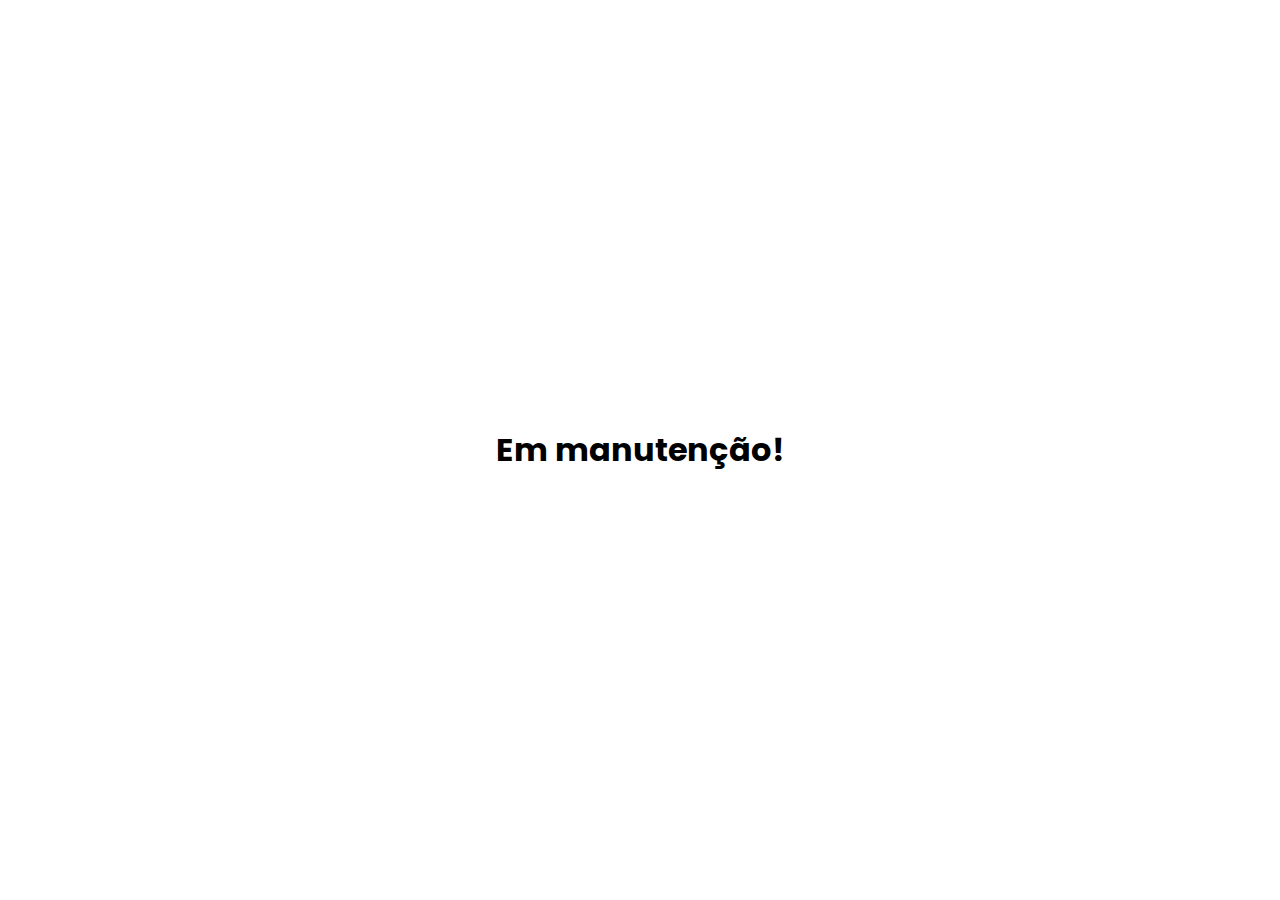
==== index.html @ 45fa43b6 "initial" ====
<!DOCTYPE html>
<html lang="pt-BR">
    <head>
        <meta charset="UTF-8">
        <meta http-equiv="X-UA-Compatible" content="IE=edge">
        <meta name="viewport" content="width=device-width, initial-scale=1.0">
        <link rel="stylesheet" href="style.css">
        <link href="https://fonts.googleapis.com/css2?family=Poppins:wght@400;500;600&display=swap" rel="stylesheet">
        <title>Visão em manutenção</title>
        
    </head>
    <body>
        <div class="container">
            <h1>Em manutenção!</h1></h1>
        </div>
    </body>
    </html>
---- style.css ----
* {
    padding: 0;
    margin: 0;
}

.container {
    width: 100vw;
    height: 100vh;
    display: flex;
    justify-content: center;
    align-items: center;
}

h1 {
    font-family: 'Poppins';
    color: #000000;
}
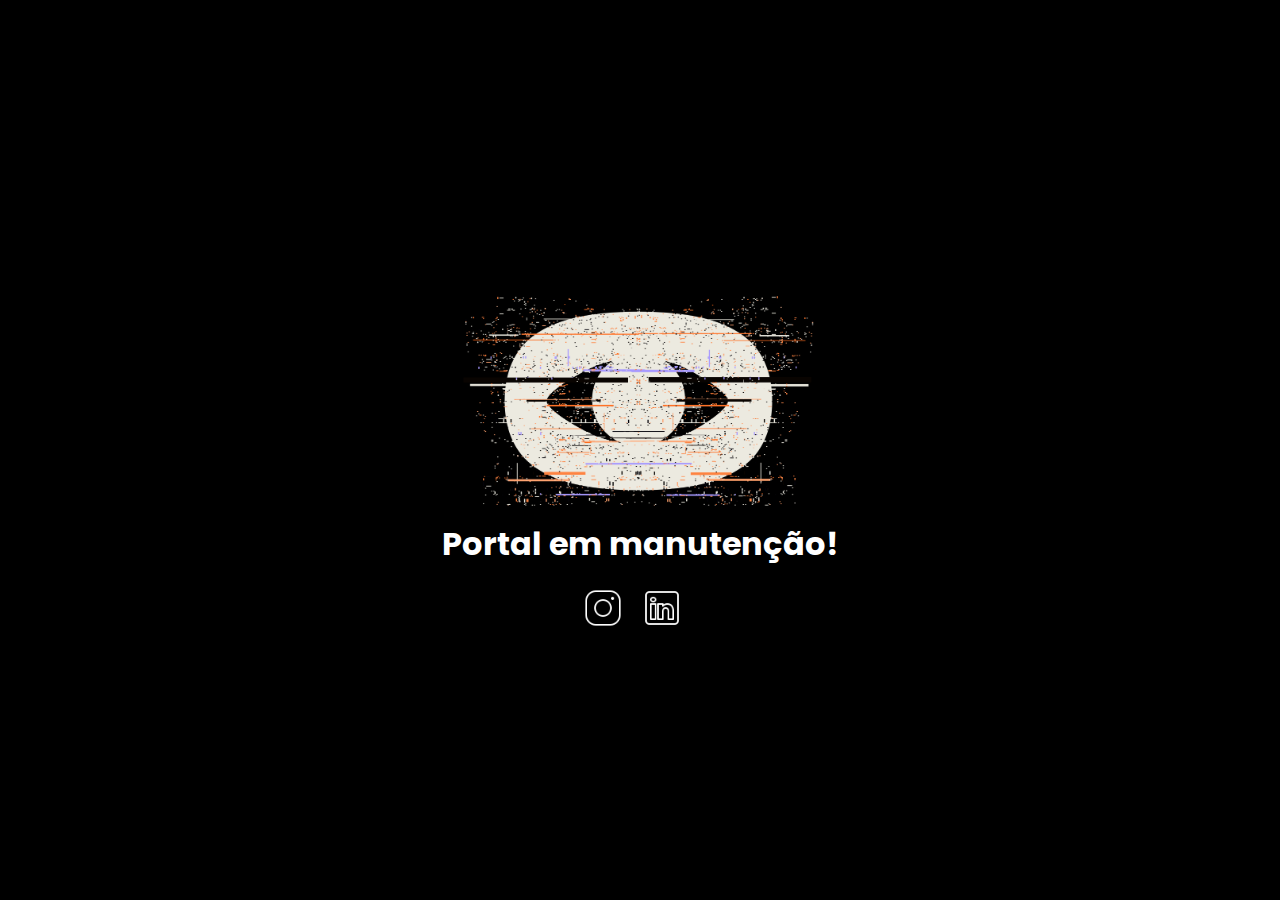
==== commit 9ae3d817: "move archives" ====
--- a/index.html
+++ b/index.html
@@ -11,7 +11,14 @@
     </head>
     <body>
         <div class="container">
-            <h1>Em manutenção!</h1></h1>
+            <img id="logo" src="./images/gif.gif" alt="Visão coop">
+            <h1>Portal em manutenção!</h1></h1>
+            <div class="social-media">
+                <a href="https://www.instagram.com/visaocoop/"><img src="./images/icon-instagram.png" alt=""></a>
+                <a href="https://www.linkedin.com/company/visaocoop/?viewAsMember=true"><img src="./images/icon-linkedin.png" alt=""></a>
+                <!--<a href="https://www.tiktok.com/@visaocoop"><img src="./images/icon-tiktok.png" alt=""></a>
+                <a href="https://twitter.com/visaocoop"><img src="./images/icon-twitter.png" alt=""></a> -->
+            </div>
         </div>
     </body>
     </html>
--- a/style.css
+++ b/style.css
@@ -3,15 +3,36 @@
     margin: 0;
 }
 
-.container {
-    width: 100vw;
-    height: 100vh;
-    display: flex;
-    justify-content: center;
-    align-items: center;
+body { 
+    background-color: #000000;
 }
 
-h1 {
+.container {
+    display: flex;
+    flex-direction: column;
+    align-items: center;
+    justify-content: center;
+    height: 100vh; 
+  }
+  
+  h1 {
     font-family: 'Poppins';
-    color: #000000;
+    color: #fff;
 }
+  
+  #logo {
+    display: block;
+    margin-top: 20px;
+    width: 400px;
+}
+
+.social-media {
+    margin-top: 20px;
+}
+
+.social-media img {
+    width: 40px;
+    margin: 0 15px 0 0;
+}
+  
+  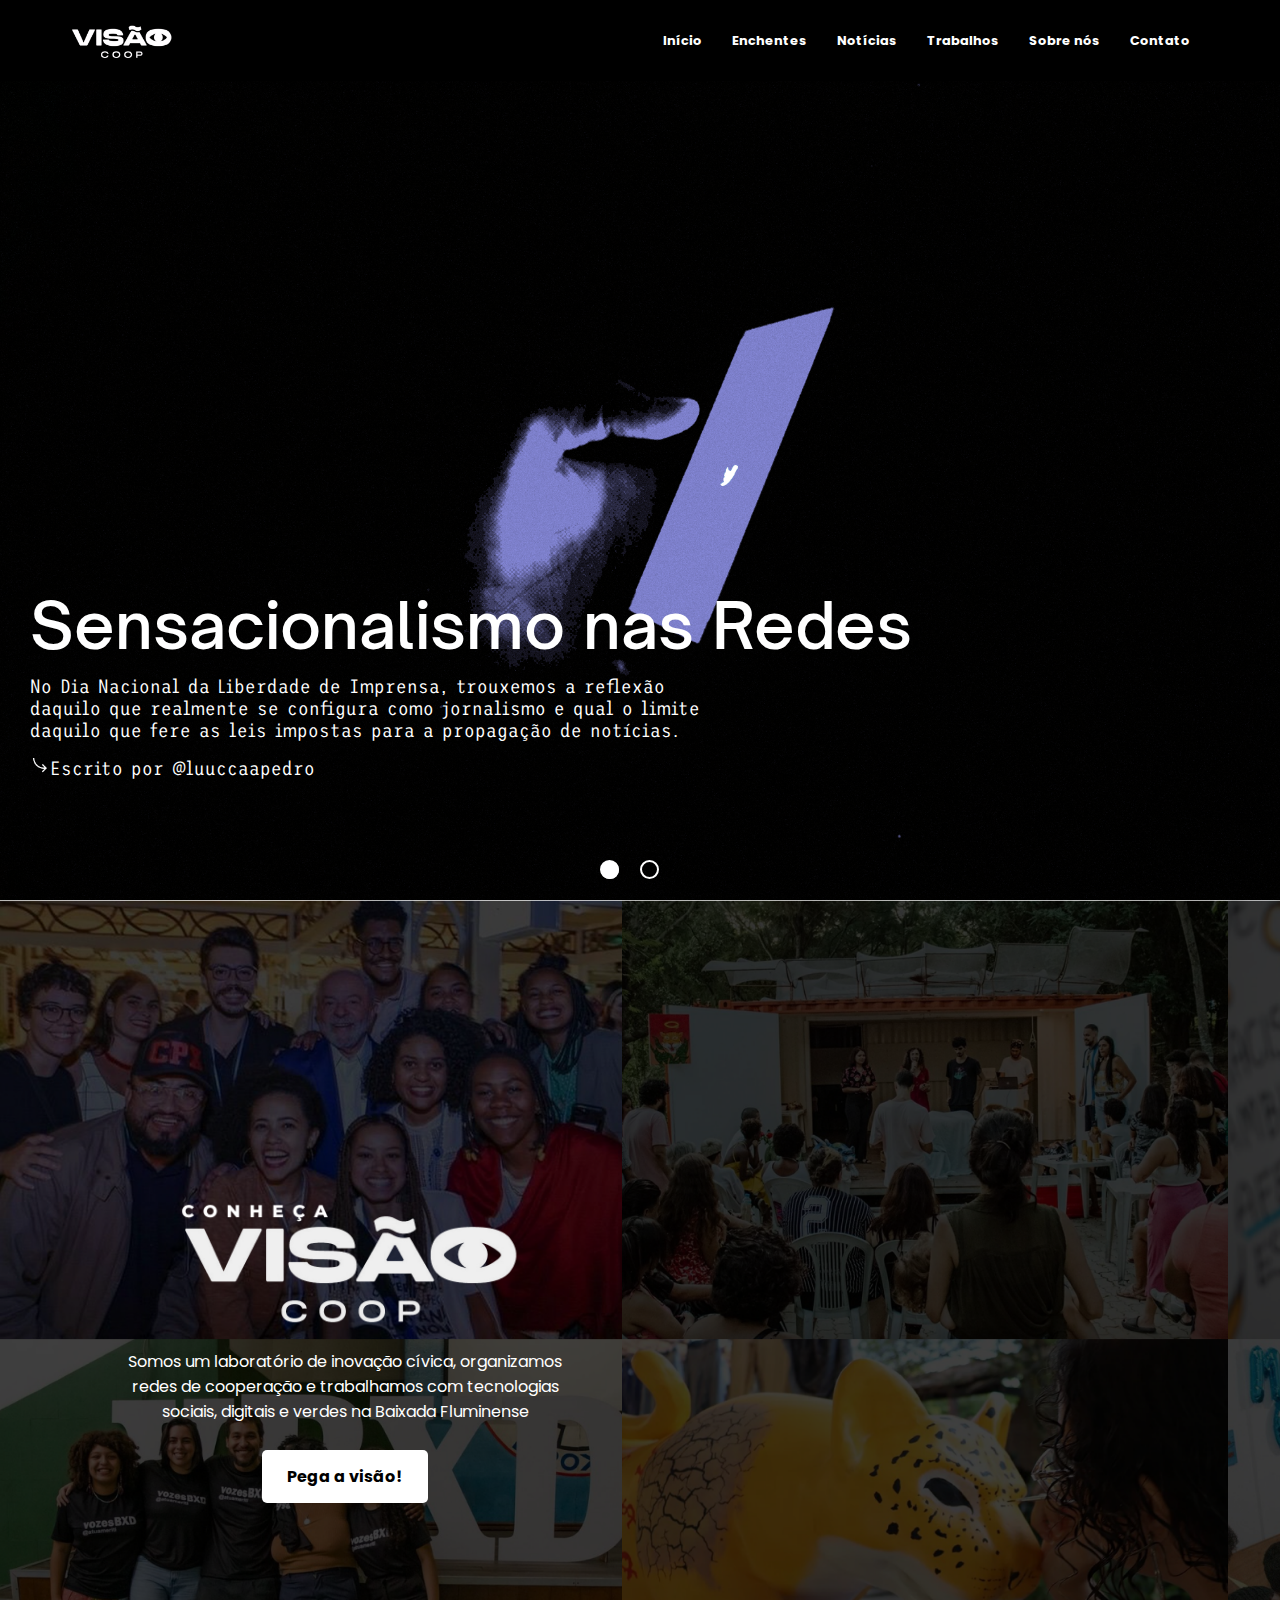
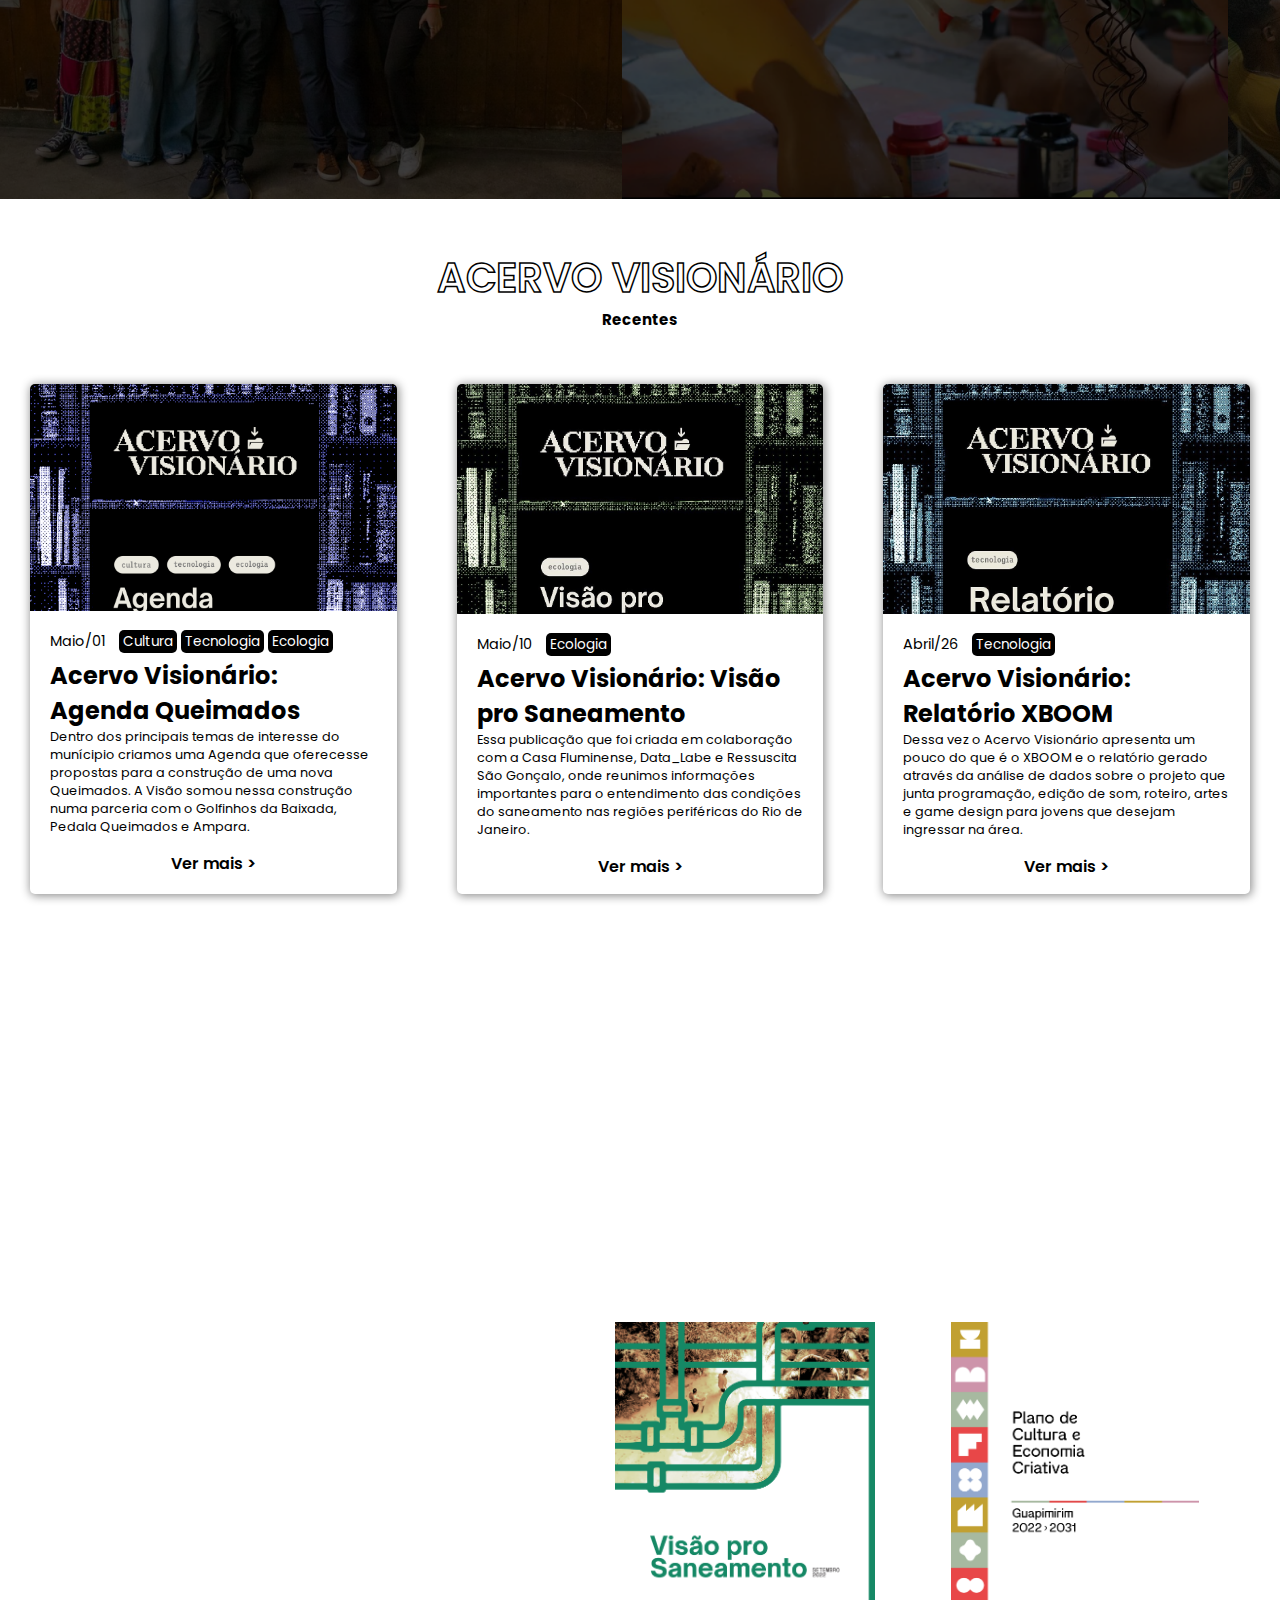
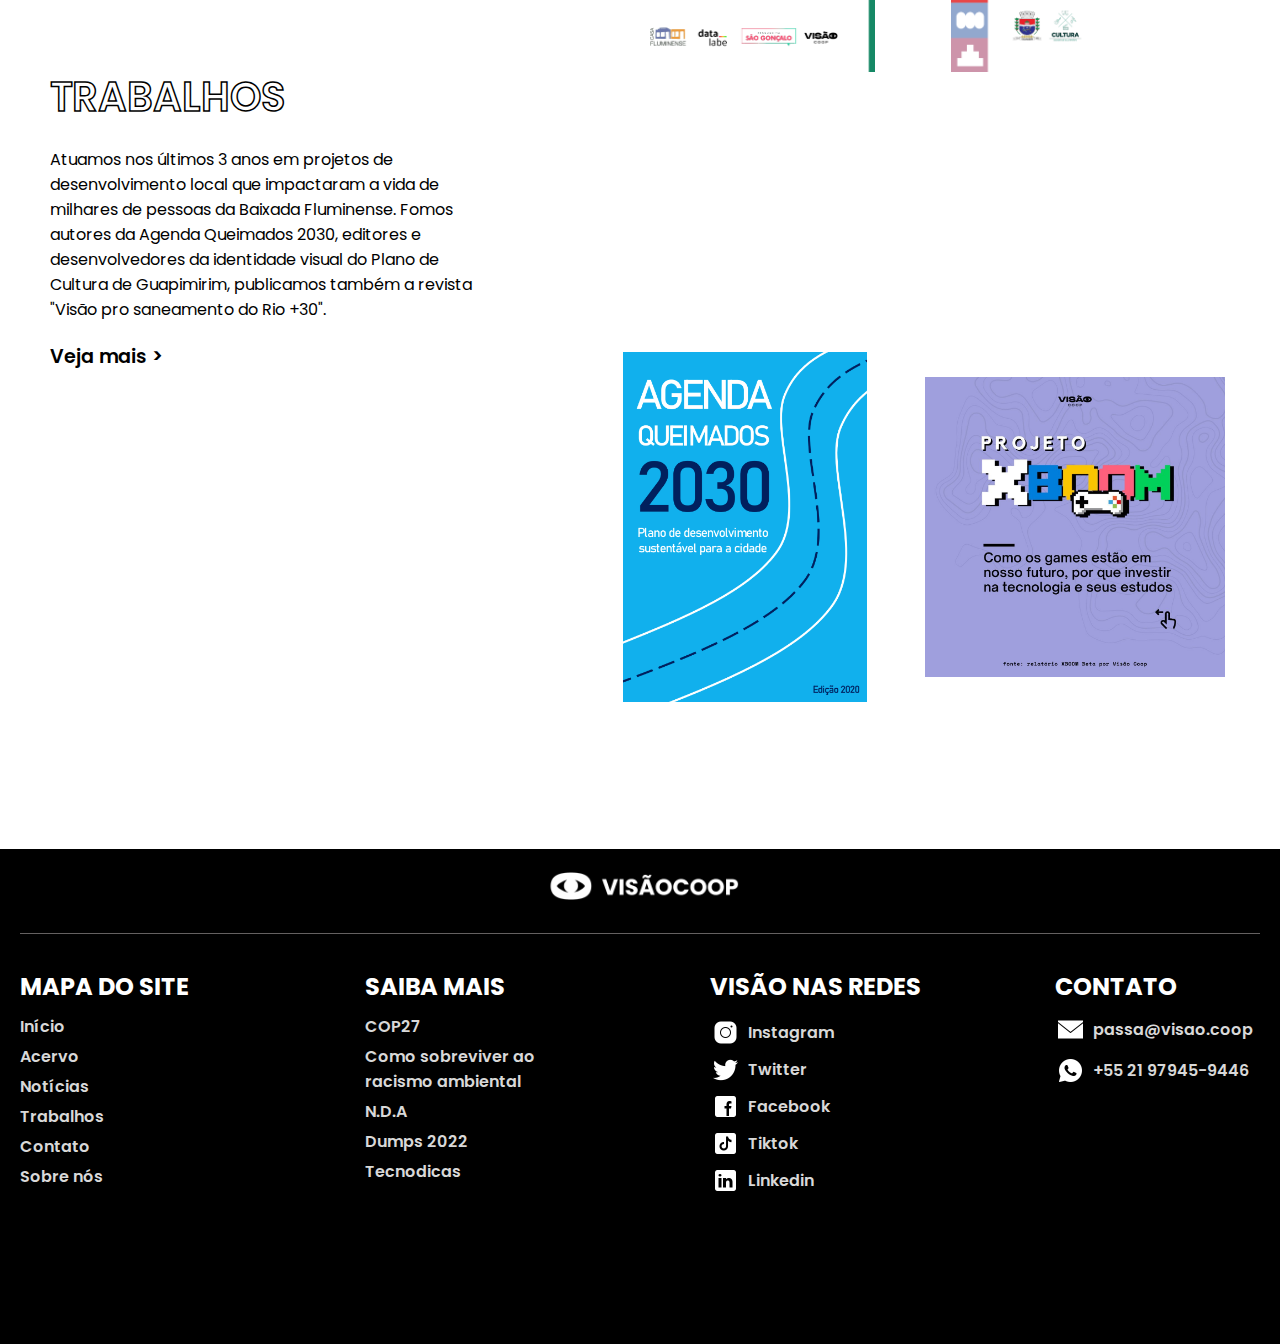
==== commit 52567f33: "new test" ====
--- a/index.html
+++ b/index.html
@@ -1,24 +1,289 @@
 <!DOCTYPE html>
 <html lang="pt-BR">
-    <head>
-        <meta charset="UTF-8">
-        <meta http-equiv="X-UA-Compatible" content="IE=edge">
-        <meta name="viewport" content="width=device-width, initial-scale=1.0">
-        <link rel="stylesheet" href="style.css">
-        <link href="https://fonts.googleapis.com/css2?family=Poppins:wght@400;500;600&display=swap" rel="stylesheet">
-        <title>Visão em manutenção</title>
-        
-    </head>
-    <body>
+
+<head>
+    <meta charset="UTF-8">
+    <meta http-equiv="X-UA-Compatible" content="IE=edge">
+    <meta name="viewport" content="width=device-width, initial-scale=1.0">
+    <link rel="stylesheet" href="style.css">
+    <link rel="icon" href="./images/logo-icon-eyes.png">
+    <title>Visão Coop</title>
+
+</head>
+
+<body>
+    <div class="navbar">
         <div class="container">
-            <img id="logo" src="./images/gif.gif" alt="Visão coop">
-            <h1>Portal em manutenção!</h1></h1>
-            <div class="social-media">
-                <a href="https://www.instagram.com/visaocoop/"><img src="./images/icon-instagram.png" alt=""></a>
-                <a href="https://www.linkedin.com/company/visaocoop/?viewAsMember=true"><img src="./images/icon-linkedin.png" alt=""></a>
-                <!--<a href="https://www.tiktok.com/@visaocoop"><img src="./images/icon-tiktok.png" alt=""></a>
-                <a href="https://twitter.com/visaocoop"><img src="./images/icon-twitter.png" alt=""></a> -->
-            </div>
-        </div>
-    </body>
-    </html>
+            <div class="logo">
+                <a href="./index.html">
+                    <img src="./images/logo-visao.png" alt="" />
+                </a>
+
+            </div>
+            <div class="mobile-menu">
+                <div class="line1"></div>
+                <div class="line2"></div>
+                <div class="line3"></div>
+            </div>
+            <div class="links">
+                <a href="./index.html">
+                    <h6>Início</h6>
+                </a>
+
+                <a href="./pages/enchentes.html">
+                    <h6>Enchentes</h6>
+                </a>
+                <a href="./pages/noticias.html">
+                    <h6>Notícias</h6>
+                </a>
+                <a href="./trabalhos-visao.pdf" target="_blank">
+                    <h6>Trabalhos</h6>
+                </a>
+                <a href="./pages/sobre.html">
+                    <h6>Sobre nós</h6>
+                </a>
+                <a href="#contact">
+                    <h6>Contato</h6>
+                </a>
+            </div>
+        </div>
+    </div>
+    <div class="main">
+        <div class="centerImage">
+            <div class="carousel">
+                <div class="carousel-capa1">
+                    <a href="https://www.instagram.com/p/CtNBXJSpkzF/">
+                        <div class="text-slide">
+                            <span class="slide-title">Sensacionalismo nas Redes</span>
+                            <span class="slide-subtitle">No Dia Nacional da Liberdade de Imprensa, trouxemos a reflexão
+                                daquilo que realmente se configura como jornalismo e qual o limite daquilo que fere as
+                                leis impostas para a propagação de notícias.</span>
+                            <span class="slide-info"><img src="./images/seta.png" alt="">Escrito por
+                                @luuccaapedro</span>
+                        </div>
+                    </a>
+                </div>
+                <div class="carousel-capa2 remove_carousel">
+                    <a href="https://www.instagram.com/p/CreTKfOpTOc/">
+                        <div class="text-slide">
+                            <span class="slide-title">Dicas para Proteger suas Senhas</span>
+                            <span class="slide-subtitle">Sabemos sobre o quanto a internet nos proporciona uma variedade
+                                extensa de vantagens e oportunidades dentro do meio digital, mas também corremos perigo
+                                se
+                                não utilizada da forma correta.</span>
+                            <span class="slide-info"><img src="./images/seta.png" alt="">Escrito por @bxd_leandro</span>
+                        </div>
+                    </a>
+                </div>
+
+                <div class="btn-radio">
+                    <input type="radio" name="opcao" id="radio1" onclick="capa_first()">
+                    <label for="radio1"></label>
+                    <input type="radio" name="opcao" id="radio2" onclick="capa_two()">
+                    <label for="radio2"></label>
+                </div>
+            </div>
+
+        </div>
+        <div class="conheca">
+            <div class="conheca-info">
+                <div class="conheca-logo">
+                    <img src="./images/conheca-logo.png" alt="">
+                </div>
+                <div class="conheca-texto">
+                    <p>Somos um laboratório de inovação cívica, organizamos redes de cooperação e trabalhamos com
+                        tecnologias sociais, digitais e verdes na Baixada Fluminense</p>
+                </div>
+                <div class="button-conheca"><a href="./pages/sobre.html"><span>Pega a visão!</span></a></div>
+            </div>
+            <div class="video-conheca">
+                <iframe class="video-frame" src="https://www.youtube.com/embed/OlPsta4eROg" title="YouTube video player"
+                    frameborder="0"
+                    allow="accelerometer; autoplay; clipboard-write; encrypted-media; gyroscope; picture-in-picture; web-share"
+                    allowfullscreen></iframe>
+            </div>
+        </div>
+        <div class="portfolio">
+            <div class="acervo">
+                <div class="title">
+                    <h1>ACERVO VISIONÁRIO</h1>
+                    <h6>Recentes</h6>
+                </div>
+                <div class="acervo-container">
+                    <div class="box">
+                        <div class="box1">
+                            <div class="box-imagem">
+                                <img src="./images/acervo1.png" alt="">
+                            </div>
+                            <div class="box-info-text">
+                                <div class="box-info">
+                                    <span class="box-data">Maio/01</span>
+                                    <span class="box-category">Cultura</span>
+                                    <span class="box-category">Tecnologia</span>
+                                    <span class="box-category">Ecologia</span>
+                                </div>
+                                <div class="box-title">Acervo Visionário: Agenda Queimados</div>
+                                <div class="box-text">
+                                    Dentro dos principais temas de interesse do munícipio criamos uma Agenda que
+                                    oferecesse propostas para a construção de uma nova Queimados. A Visão somou
+                                    nessa
+                                    construção numa parceria com o Golfinhos da Baixada, Pedala Queimados e Ampara.
+                                </div>
+                                <div class="box-button"><a
+                                        href="https://drive.google.com/file/d/1K3ni3c3iVhTx6Ivsp66VHYfiFbr43I1k/view?usp=sharing"
+                                        target="_blank">Ver mais ></a></div>
+                            </div>
+                        </div>
+                        <div class="box1">
+                            <div class="box-imagem">
+                                <img src="./images/visao-saneamento.jpg" alt="">
+                            </div>
+                            <div class="box-info-text">
+                                <div class="box-info">
+                                    <span class="box-data">Maio/10</span>
+                                    <span class="box-category">Ecologia</span>
+                                </div>
+                                <div class="box-title">Acervo Visionário: Visão pro Saneamento
+                                </div>
+                                <div class="box-text">
+                                    Essa publicação que foi criada em colaboração com a Casa Fluminense, Data_Labe e
+                                    Ressuscita São Gonçalo, onde reunimos informações importantes para o
+                                    entendimento
+                                    das condições do saneamento nas regiões periféricas do Rio de Janeiro.
+                                </div>
+                                <div class="box-button"><a
+                                        href="https://drive.google.com/file/d/1ruQL077WpYiudg6eYuDxKR0jlQnOXLzH/view?usp=sharing"
+                                        target="_blank">Ver mais ></a></div>
+                            </div>
+                        </div>
+                        <div class="box1">
+                            <div class="box-imagem">
+                                <img src="./images/relatorio-xboom.jpg" alt="">
+                            </div>
+                            <div class="box-info-text">
+                                <div class="box-info">
+                                    <span class="box-data">Abril/26</span>
+                                    <span class="box-category">Tecnologia</span>
+                                </div>
+                                <div class="box-title">Acervo Visionário: Relatório XBOOM</div>
+                                <div class="box-text">
+                                    Dessa vez o Acervo Visionário apresenta um pouco do que é o XBOOM e o relatório
+                                    gerado através da análise de dados sobre o projeto que junta programação, edição
+                                    de
+                                    som, roteiro, artes e game design para jovens que desejam ingressar na área.
+                                </div>
+                                <div class="box-button"><a
+                                        href="https://file.notion.so/f/s/b51b45b5-06a6-4113-b687-4aeff9f56ba2/Relatrio_XBOOM.pdf?id=ed7fb0f9-bb60-4cb4-bc29-95d6abffb13b&table=block&spaceId=4a73cf6b-a47d-47dc-bf93-117a6cdffe5a&expirationTimestamp=1684473300997&signature=8GfUMID0d1REo56z5hQi6Etzy1vMvyD0hrkZw7i0icc&downloadName=Relat%C3%B3rio+XBOOM.pdf"
+                                        target="_blank">Ver mais ></a></div>
+                            </div>
+                        </div>
+                    </div>
+                </div>
+            </div>
+            <div class="trabalhos">
+                <div class="trabalhos-text">
+                    <h1>TRABALHOS</h1>
+                    <p>Atuamos nos últimos 3 anos em
+                        projetos de desenvolvimento local
+                        que impactaram a vida de milhares
+                        de pessoas da Baixada Fluminense. Fomos autores da Agenda
+                        Queimados 2030, editores e
+                        desenvolvedores da identidade
+                        visual do Plano de Cultura de
+                        Guapimirim, publicamos também a
+                        revista "Visão pro saneamento do
+                        Rio +30".</p>
+                    <a href="./trabalhos visão.pdf" id="trabalhos-mais">
+                        <p>Veja mais ></p>
+                    </a>
+                </div>
+                <div class="trabalhos-content">
+                    <div class="trabalho-container">
+                        <a href="https://drive.google.com/file/d/1ruQL077WpYiudg6eYuDxKR0jlQnOXLzH/view?usp=sharing"
+                            target="_blank"><img src="./images/saneamento.png" alt=""></a>
+                    </div>
+                    <div class="trabalho-container">
+                        <a href="https://drive.google.com/file/d/19RzfukQQsVbwbUXxO1g676pBef115xE-/view?usp=sharing"
+                            target="_blank"><img src="./images/plano de cultura e economia criativa.png" alt=""></a>
+                    </div>
+                    <div class="trabalho-container">
+                        <a href="https://drive.google.com/file/d/1K3ni3c3iVhTx6Ivsp66VHYfiFbr43I1k/view?usp=sharing"
+                            target="_blank"><img src="./images/agenda.png" alt=""></a>
+                    </div>
+                    <div class="trabalho-container">
+                        <a href="https://file.notion.so/f/s/b51b45b5-06a6-4113-b687-4aeff9f56ba2/Relatrio_XBOOM.pdf?id=ed7fb0f9-bb60-4cb4-bc29-95d6abffb13b&table=block&spaceId=4a73cf6b-a47d-47dc-bf93-117a6cdffe5a&expirationTimestamp=1684473300997&signature=8GfUMID0d1REo56z5hQi6Etzy1vMvyD0hrkZw7i0icc&downloadName=Relat%C3%B3rio+XBOOM.pdf"
+                            target="_blank"><img src="./images/xboom.jpg" alt=""></a>
+                    </div>
+                </div>
+            </div>
+            <div class="footer" id="contact">
+                <div class="logo-footer">
+                    <img src="./images/logo-visao1.png" alt="">
+                </div>
+                <div class="line">
+                </div>
+                <div class="info-links">
+                    <div class="mapa">
+                        <h1>MAPA DO SITE</h1>
+                        <ul>
+                            <li><a href="./index.html">Início</a></li>
+                            <li><a
+                                    href="https://visaocoop.notion.site/Acervo-Vision-rio-6d29a4e88e0b4da59624633acab26ac2">Acervo</a>
+                            </li>
+                            <li><a href="./pages/noticias.html">Notícias</a></li>
+                            <li><a href="./trabalhos visão.pdf">Trabalhos</a></li>
+                            <li><a href="">Contato</a></li>
+                            <li><a href="./pages/sobre.html">Sobre nós</a></li>
+
+                        </ul>
+                    </div>
+                    <div class="saiba-mais">
+                        <h1>SAIBA MAIS</h1>
+                        <ul>
+                            <li><a target="_blank"
+                                    href="https://www.instagram.com/stories/highlights/18238316176147540/">COP27</a>
+                            </li>
+                            <li><a target="_blank" href="https://www.instagram.com/comosobreviver__/">Como
+                                    sobreviver ao
+                                    racismo ambiental</a></li>
+                            <li><a target="_blank"
+                                    href="https://www.instagram.com/stories/highlights/17899072793392420/">N.D.A</a>
+                            </li>
+                            <li><a target="_blank"
+                                    href="https://www.instagram.com/stories/highlights/17955137573485156/">Dumps
+                                    2022</a></li>
+                            <li><a target="_blank"
+                                    href="https://www.instagram.com/stories/highlights/18062031736377550/">Tecnodicas</a>
+                            </li>
+                        </ul>
+                    </div>
+                    <div class="redes">
+                        <h1>VISÃO NAS REDES</h1>
+                        <ul>
+                            <li><a href="https://www.instagram.com/visaocoop/" target="_blank"><img
+                                        src="./images/icon-instagram-white.png"><span>Instagram</span></a></li>
+                            <li><a href="https://twitter.com/visaocoop" target="_blank"><img
+                                        src="./images/icon-twitter (1).png"><span>Twitter</span></a></li>
+                            <li><a href="https://www.facebook.com/visaocoop/" target="_blank"><img
+                                        src="./images/icon-facebook.png"><span>Facebook</span></a></li>
+                            <li><a href="https://www.tiktok.com/@visaocoop" target="_blank"><img
+                                        src="./images/icon-tiktok (2).png"><span>Tiktok</span></a></li>
+                            <li><a href="https://www.linkedin.com/company/visaocoop/" target="_blank"><img
+                                        src="./images/icon-linkedin-white.png"><span>Linkedin</span></a></li>
+                        </ul>
+                    </div>
+                    <div class="contato">
+                        <h1>CONTATO</h1>
+                        <ul>
+                            <li><img src="./images/message.png"><span>passa@visao.coop</span></li>
+                            <li><img src="./images/icon-whatsapp.png"><span>+55 21 97945-9446</span></li>
+                        </ul>
+                    </div>
+                </div>
+            </div>
+        </div>
+    </div>
+    <script src="./script.js" defer></script>
+</body>
+
+</html>--- a/style.css
+++ b/style.css
@@ -1,38 +1,1622 @@
+@import url("https://fonts.googleapis.com/css2?family=Poppins:wght@300;400;500&display=swap");
+
+@font-face {
+  font-family: "Open Sauce Medium";
+  src: url("./open_sauce/TTF/OpenSauceOne-Medium.ttf") format("truetype");
+}
+
+@font-face {
+  font-family: "Trispace";
+  src: url("./Trispace_semicondensed/Trispace_SemiCondensed-Light.ttf")
+    format("truetype");
+}
+
 * {
-    padding: 0;
-    margin: 0;
-}
-
-body { 
+  padding: 0;
+  margin: 0;
+  box-sizing: border-box;
+  font-family: "Poppins";
+}
+
+.navbar {
+  position: fixed;
+  background-color: #000000;
+  height: 9vh;
+  width: 100%;
+  display: flex;
+  z-index: 1000;
+  align-items: center;
+  color: #fff;
+}
+
+.container {
+  width: 100%;
+  display: flex;
+  justify-content: space-between;
+  margin: 0 60px 0 60px;
+}
+
+.links {
+  display: flex;
+  align-items: center;
+  flex-wrap: nowrap;
+
+  transition: 0.3s;
+  flex-direction: row;
+}
+
+.links a {
+  margin-right: 30px;
+  text-decoration: none;
+  list-style: none;
+  font-size: 1.2rem;
+  color: #ffffff;
+}
+
+.logo img {
+  display: flex;
+  align-items: center;
+  margin-top: 10px;
+  width: 120px;
+}
+
+.mobile-menu {
+  display: none;
+  cursor: pointer;
+}
+
+.mobile-menu div {
+  width: 32px;
+  height: 2px;
+  background: #fff;
+  margin: 7px;
+  transition: 0.3s;
+}
+
+.links.active {
+  transform: translateX(0);
+}
+
+.main img {
+  width: 100%;
+}
+
+.centerImage {
+  height: 100vh;
+}
+
+.carousel {
+  width: 100%;
+  height: 100vh;
+  display: flex;
+  flex-direction: row;
+  transition: 0.4s;
+}
+
+.carousel-capa1 {
+  width: 100%;
+  height: 100vh;
+  color: white;
+  background: url("./images/carrossel/CAPA1.png") no-repeat bottom center scroll;
+  background-position: 30% 45%;
+  background-size: cover;
+  transition: 0.4s;
+}
+
+.carousel-capa2 {
+  transition: 0.4s;
+
+  width: 100%;
+  height: 100vh;
+  color: white;
+  background: url("./images/carrossel/CAPA2.png") no-repeat bottom center scroll;
+  background-position: 30% 45%;
+  background-size: cover;
+}
+
+.btn-radio {
+  transition: 0.4s;
+
+  width: 100%;
+  position: absolute;
+  display: flex;
+  justify-content: center;
+  bottom: 20px;
+}
+label {
+  display: inline-block;
+  cursor: pointer;
+  position: relative;
+  padding-left: 25px;
+  margin-right: 15px;
+  font-size: 13px;
+}
+
+input {
+  margin: 40px;
+}
+
+/* Escondemos o radio original */
+input[type="radio"] {
+  display: none;
+}
+
+/* Usamos o pseudo-element :before para recriar o novo radio */
+label:before {
+  content: "";
+  display: flex;
+  justify-content: center;
+  align-items: center;
+
+  width: 15px;
+  height: 15px;
+
+  border-radius: 50%;
+  border: 2px solid #fff;
+  margin-right: 10px;
+  position: absolute;
+  left: 0;
+  bottom: 1px;
+  background-color: none;
+  transition: 0.4s;
+}
+
+/* CSS Responsavel por definir o estilo para radio Checkado */
+input[type="radio"]:checked + label:before {
+  content: "\2022";
+  color: #ffffff;
+  font-size: 74px;
+  text-align: center;
+}
+
+.remove_carousel {
+  display: none;
+}
+
+.text-slide {
+  position: absolute;
+  margin-top: 65vh;
+  padding-left: 30px;
+  font-family: "Open Sauce Medium";
+  width: 90%;
+  transition: 0.4s;
+}
+
+.slide-title {
+  color: #fff;
+  font-size: 4rem;
+  position: absolute;
+  font-family: "Open Sauce Medium";
+}
+
+.slide-subtitle {
+  width: 60%;
+  color: #fff;
+  transition: 0.5s;
+
+  font-size: 1.2rem;
+  margin-top: 90px;
+  position: absolute;
+  font-family: "Trispace";
+}
+
+.slide-info {
+  width: 60%;
+  color: #fff;
+  font-size: 1.2rem;
+  margin-top: 170px;
+  position: absolute;
+  font-family: "Trispace";
+}
+
+.slide-info img {
+  width: 20px;
+  height: 20px;
+}
+
+.conheca {
+  height: 100vh;
+  background-image: url("./images/conheca-visao.png");
+  background-repeat: no-repeat;
+  background-size: cover;
+  display: flex;
+  margin-top: -1px;
+  align-items: center;
+  justify-content: center;
+}
+
+.conheca-info {
+  width: 50vw;
+  height: 70vh;
+  margin-left: 50px;
+}
+
+.conheca-texto {
+  margin: 0 60px 0 60px;
+}
+
+.conheca-texto p {
+  text-align: center;
+}
+
+.conheca-logo {
+  display: flex;
+  justify-content: center;
+  height: 50%;
+  align-items: flex-end;
+}
+
+.conheca-logo img {
+  width: 400px;
+  text-align: center;
+}
+
+.video-conheca {
+  width: 50vw;
+  height: 70vh;
+  margin-right: 50px;
+  display: flex;
+  justify-content: center;
+  align-items: center;
+}
+
+.video-frame {
+  width: 100%;
+  height: 80%;
+}
+
+.conheca p {
+  color: #ffffff;
+}
+
+.button-conheca {
+  display: flex;
+  justify-content: center;
+  margin-top: 40px;
+  cursor: pointer;
+}
+
+.button-conheca span {
+  background-color: #ffffff;
+  padding: 15px 25px;
+  border-radius: 5px;
+  font-weight: bold;
+}
+
+.button-conheca a {
+  text-decoration: none;
+  color: #000000;
+}
+
+.portfolio {
+  background-color: #ffffff;
+  height: 110vh;
+  width: 100%;
+}
+
+.title {
+  display: flex;
+  flex-direction: column;
+  align-items: center;
+  justify-content: center;
+  height: 20vh;
+}
+.title h1 {
+  font-size: 2.5rem;
+  color: #ffffff;
+  font-weight: 600;
+  -webkit-text-stroke-width: 1.5px;
+  -webkit-text-stroke-color: #000;
+}
+
+.title h6 {
+  font-size: 15px;
+  font-weight: bold;
+}
+
+.acervo-container {
+  height: 90vh;
+  padding-top: 5px;
+}
+
+.box {
+  display: flex;
+  justify-content: center;
+}
+
+.box1 {
+  width: 450px;
+  border: 1px;
+  margin: 0 30px 0 30px;
+  border-radius: 5px;
+  box-shadow: 1px 1px 10px 1px #00000071;
+}
+
+.box-imagem {
+  border-top-left-radius: 5px;
+  border-top-right-radius: 5px;
+}
+
+.box-imagem img {
+  border-radius: 5px 5px 0 0;
+}
+
+.box-info-text {
+  padding: 0 20px 0 20px;
+}
+
+.box-info {
+  height: 30px;
+  margin-top: 10px;
+}
+
+.box-data {
+  font-size: 0.9rem;
+  margin-right: 10px;
+}
+
+.box-category {
+  background-color: #000;
+  border-radius: 5px;
+  color: #ffffff;
+  font-size: 0.85rem;
+  padding: 2px 4px 2px 4px;
+}
+
+.box-title {
+  font-size: 1.5rem;
+  font-weight: bold;
+  display: flex;
+}
+
+.box-text {
+  font-size: 0.8rem;
+}
+
+.box-button {
+  text-align: center;
+  padding: 15px;
+}
+
+.box-button a {
+  text-decoration: none;
+  list-style: none;
+  color: #000;
+  font-weight: 600;
+}
+
+.trabalhos {
+  height: 140vh;
+  display: flex;
+}
+
+.trabalhos-text {
+  background-color: #fff;
+  height: 100%;
+  width: 50%;
+  display: flex;
+  justify-content: center;
+  flex-direction: column;
+  padding: 0 50px 0 50px;
+}
+
+.trabalhos-text h1 {
+  color: #ffffff;
+  font-weight: 600;
+  -webkit-text-stroke-width: 1.5px;
+  -webkit-text-stroke-color: #000;
+  margin-bottom: 20px;
+  font-size: 2.5rem;
+}
+
+#trabalhos-mais {
+  margin-top: 20px;
+  color: #000;
+  text-decoration: none;
+  list-style: none;
+}
+
+#trabalhos-mais p {
+  font-weight: 600;
+  font-size: 1.2rem;
+}
+
+.trabalhos-content {
+  height: 100%;
+  width: 50%;
+  display: grid;
+  grid-template-columns: repeat(
+    2,
+    1fr
+  ); /* Divide o grid em 3 colunas de tamanho igual */
+  justify-content: center;
+  align-items: center;
+  margin: 0 50px 50px 50px;
+}
+
+.trabalho-container {
+  width: 300px;
+  height: 350px;
+  margin: 0px 15px;
+  display: flex;
+  flex-direction: column-reverse;
+}
+
+.trabalho-container img {
+  height: 350px;
+  object-fit: contain;
+}
+
+.footer {
+  background-color: #000000;
+  height: 55vh;
+}
+
+.logo-footer {
+  padding-top: 10px;
+  display: flex;
+  justify-content: center;
+}
+
+.logo-footer img {
+  width: 200px;
+  margin-bottom: 20px;
+}
+
+.line {
+  background-color: #646161;
+  height: 1px;
+  margin: 0 20px 20px;
+}
+
+.mapa {
+  padding-left: 20px;
+  color: #fff;
+  width: 30%;
+  padding-top: 15px;
+}
+
+.mapa h1 {
+  font-size: 1.5rem;
+  font-weight: bold;
+}
+
+.mapa ul {
+  color: #d8d8d8;
+  margin-top: 10px;
+  list-style: none;
+}
+
+.mapa li {
+  font-weight: 600;
+  margin-top: 5px;
+}
+
+.mapa a {
+  text-decoration: none;
+  color: #d8d8d8;
+}
+
+.info-links {
+  width: 100%;
+  display: flex;
+  justify-content: space-around;
+}
+
+.saiba-mais {
+  padding-left: 20px;
+  color: #fff;
+  width: 30%;
+  padding-top: 15px;
+  margin-left: 100px;
+}
+
+.saiba-mais h1 {
+  font-size: 1.5rem;
+  font-weight: bold;
+}
+
+.saiba-mais ul {
+  color: #d8d8d8;
+  margin-top: 10px;
+  list-style: none;
+}
+
+.saiba-mais a {
+  text-decoration: none;
+  color: #d8d8d8;
+}
+
+.saiba-mais li {
+  margin-top: 5px;
+  font-weight: 600;
+}
+
+.redes {
+  padding-left: 20px;
+  color: #fff;
+  width: 30%;
+  padding-top: 15px;
+  margin-left: 100px;
+}
+
+.redes h1 {
+  font-size: 1.5rem;
+  font-weight: bold;
+}
+
+.redes ul {
+  color: #d8d8d8;
+  margin-top: 10px;
+  list-style: none;
+}
+
+.redes li {
+  margin-top: 3px;
+  margin-right: 20px;
+  padding: 3px;
+}
+
+.redes li a {
+  margin-top: 3px;
+  display: flex;
+  align-items: center;
+  text-decoration: none;
+  color: #d8d8d8;
+}
+
+.redes li span {
+  font-weight: 600;
+  height: 100%;
+}
+
+.redes li img {
+  width: 25px;
+}
+
+.redes img {
+  margin-right: 10px;
+}
+
+.sobre-visao {
+  width: 100px;
+  background-color: rebeccapurple;
+  height: 500px;
+}
+
+.equipe-logo {
+  background-color: rebeccapurple;
+}
+
+.contato {
+  padding-left: 20px;
+  color: #fff;
+  width: 30%;
+  padding-top: 15px;
+  margin-left: 100px;
+}
+
+.contato h1 {
+  font-size: 1.5rem;
+  font-weight: bold;
+}
+
+.contato ul {
+  color: #d8d8d8;
+  margin-top: 10px;
+  list-style: none;
+}
+
+.contato li {
+  margin-top: 3px;
+  margin-right: 20px;
+  padding: 3px;
+  text-decoration: none;
+}
+
+.contato li {
+  margin-top: 10px;
+  display: flex;
+  align-items: center;
+  text-decoration: none;
+  color: #d8d8d8;
+}
+
+.contato li span {
+  font-weight: 600;
+  height: 100%;
+}
+
+.contato li img {
+  width: 25px;
+}
+
+.contato img {
+  margin-right: 10px;
+}
+
+@media (max-width: 480px) {
+  .links {
+    position: absolute;
+    top: 8vh;
+    right: 0;
+    width: 60vw;
+    height: 92vh;
     background-color: #000000;
-}
-
-.container {
-    display: flex;
     flex-direction: column;
     align-items: center;
-    justify-content: center;
-    height: 100vh; 
-  }
-  
-  h1 {
-    font-family: 'Poppins';
+    justify-content: space-around;
+    transform: translateX(100%);
+  }
+
+  .links li {
+    margin-left: 0;
+    opacity: 0;
+    text-align: center;
+  }
+
+  .container {
+    margin: 0 10px 0 10px;
+  }
+
+  .mobile-menu {
+    display: block;
+    margin: 8px;
+  }
+
+  .container {
+    width: 100%;
+    display: flex;
+    justify-content: space-between;
+    margin: 0 10px 0 10px;
+  }
+
+  .links a {
+    margin-right: 0;
+    text-decoration: none;
+    list-style: none;
+    font-size: 1.2rem;
+    color: #ffffff;
+  }
+
+  .logo img {
+    display: flex;
+    align-items: center;
+    margin-top: 10px;
+    width: 100px;
+  }
+
+  .carousel {
+    width: 100%;
+    height: 100vh;
+    display: flex;
+    flex-direction: row;
+    transition: 0.4s;
+  }
+
+  .carousel-capa1 {
+    width: 100%;
+    height: 100vh;
+    color: white;
+    background: url("./images/carrossel/CAPA1.png") no-repeat bottom center
+      scroll;
+    background-size: cover;
+    background-position: 45% 45%;
+
+    transition: 0.4s;
+  }
+
+  .carousel-capa2 {
+    background-position: 45% 45%;
+    background-size: cover;
+  }
+
+  .slide-title {
     color: #fff;
-}
-  
-  #logo {
+    width: 100%;
+    font-size: 3.2rem;
+  }
+
+  .slide-subtitle {
+    width: 100%;
+    color: #fff;
+    transition: 0.5s;
+
+    font-size: 1rem;
+    margin-top: 90px;
+    position: absolute;
+    font-family: "Trispace";
+  }
+
+  .slide-info {
+    width: 100%;
+    color: #fff;
+    font-size: 0.8rem;
+    margin-top: 170px;
+    position: absolute;
+    font-family: "Trispace";
+  }
+
+  .slide-info img {
+    width: 20px;
+    height: 20px;
+  }
+
+  .text-slide {
+    margin-top: 60vh;
+    padding-left: 10px;
+  }
+
+  .slide-title {
+    font-size: 2rem;
+  }
+
+  .slide-subtitle {
+    width: 80%;
+
+    font-size: 0.8rem;
+  }
+
+  .conheca {
+    height: 90%;
+    background-image: url("./images/conheca-visao.png");
+    background-repeat: no-repeat;
+    background-size: cover;
+    display: flex;
+    align-items: center;
+    justify-content: center;
+    flex-direction: column;
+  }
+
+  .conheca-info {
+    width: 100%;
+    height: 70vh;
+    margin: 0;
+  }
+
+  .conheca-texto {
+    margin: 0 20px 0 20px;
+  }
+
+  .conheca-texto p {
+    text-align: center;
+  }
+
+  .conheca-logo {
+    display: flex;
+    justify-content: center;
+    height: 50%;
+    align-items: flex-end;
+  }
+
+  .conheca-logo img {
+    width: 250px;
+    text-align: center;
+  }
+
+  .video-conheca {
+    width: 100vw;
+    height: 70vh;
+    margin: 45px 0 0 0;
+    display: flex;
+    justify-content: center;
+    align-items: center;
+  }
+
+  .video-frame {
+    width: 100%;
+    height: 70%;
+  }
+
+  .conheca p {
+    color: #ffffff;
+  }
+
+  .button-conheca {
+    display: flex;
+    justify-content: center;
+    margin-top: 40px;
+    cursor: pointer;
+  }
+
+  .button-conheca span {
+    background-color: #ffffff;
+    padding: 15px 25px;
+    border-radius: 5px;
+    font-weight: bold;
+  }
+
+  .button-conheca a {
+    text-decoration: none;
+    color: #000000;
+  }
+
+  .portfolio {
+    height: 110vh;
+    width: 100%;
+  }
+
+  .title {
+    display: flex;
+    justify-content: center;
+    flex-direction: column;
+    align-items: center;
+    height: 20vh;
+    margin-top: 30px;
+    margin-bottom: 30px;
+  }
+  .title h1 {
+    text-align: center;
+    font-size: 2.5rem;
+    color: #ffffff;
+    font-weight: 600;
+    -webkit-text-stroke-width: 1.5px;
+    -webkit-text-stroke-color: #000;
+  }
+
+  .title h6 {
+    font-size: 15px;
+    font-weight: bold;
+  }
+
+  .acervo-container {
+    height: 100%;
+    padding-top: 5px;
+    margin-bottom: 10vh;
+  }
+
+  .box {
+    display: flex;
+    justify-content: center;
+    flex-direction: column;
+  }
+
+  .box1 {
+    width: 90vw;
+    border: 1px;
+    margin: 0 20px 0 20px;
+    border-radius: 5px;
+    box-shadow: 1px 1px 10px 1px #00000071;
+    margin-bottom: 40px;
+  }
+
+  .box-imagem {
+    border-top-left-radius: 5px;
+    border-top-right-radius: 5px;
+  }
+
+  .box-imagem img {
+    border-radius: 5px 5px 0 0;
+  }
+
+  .box-info-text {
+    padding: 0 20px 0 20px;
+  }
+
+  .box-info {
+    height: 30px;
+    margin-top: 10px;
+  }
+
+  .box-data {
+    font-size: 0.9rem;
+    margin-right: 10px;
+  }
+
+  .box-category {
+    background-color: #000;
+    font-size: 0.5rem;
+  }
+
+  .box-title {
+    font-size: 1.5rem;
+    font-weight: bold;
+    display: flex;
+  }
+
+  .box-text {
+    font-size: 0.8rem;
+  }
+
+  .box-button {
+    text-align: center;
+    padding: 15px;
+  }
+
+  .box-button a {
+    text-decoration: none;
+    list-style: none;
+    color: #000;
+    font-weight: 600;
+  }
+
+  .trabalhos {
+    height: 100%;
+  }
+
+  .trabalhos-text {
+    background-color: #fff;
+    height: 100%;
+    width: 100%;
+    display: flex;
+    justify-content: center;
+    flex-direction: column;
+  }
+
+  .trabalhos-text h1 {
+    color: #ffffff;
+    font-weight: 600;
+    -webkit-text-stroke-width: 1.5px;
+    -webkit-text-stroke-color: #000;
+    margin-bottom: 20px;
+    font-size: 2.5rem;
+  }
+
+  #trabalhos-mais {
+    margin-top: 20px;
+    color: #000;
+    text-decoration: none;
+    list-style: none;
+    text-align: center;
+  }
+
+  #trabalhos-mais p {
+    font-weight: 600;
+    font-size: 1.2rem;
+  }
+
+  .trabalhos-content {
+    display: none !important;
+  }
+
+  .trabalho-container {
+    width: 300px;
+    height: 350px;
+    margin: 0px 15px;
+    display: flex;
+    flex-direction: column-reverse;
+  }
+
+  .trabalho-container img {
+    height: 350px;
+    object-fit: contain;
+  }
+
+  .footer {
+    height: 100%;
+  }
+
+  .logo-footer {
+    padding-top: 10px;
+    display: flex;
+    justify-content: center;
+  }
+
+  .logo-footer img {
+    width: 200px;
+    margin-bottom: 20px;
+  }
+
+  .line {
+    background-color: #646161;
+    height: 1px;
+    margin: 0 20px 20px;
+  }
+
+  .info-links {
+    width: 100%;
+    display: flex;
+    justify-content: center;
+    align-items: center;
+    flex-direction: column;
+    background-color: #000;
+  }
+
+  .mapa {
+    padding-left: 0;
+    color: #fff;
+    width: 100%;
+    padding-top: 15px;
+    margin-bottom: 30px;
+  }
+
+  .mapa h1 {
+    font-size: 1.5rem;
+    text-align: center;
+    font-weight: bold;
+  }
+
+  .mapa ul {
+    color: #d8d8d8;
+    margin-top: 10px;
+    list-style: none;
+    text-align: center;
+  }
+
+  .mapa li {
+    font-weight: 600;
+    margin-top: 5px;
+  }
+
+  .mapa a {
+    text-decoration: none;
+    color: #d8d8d8;
+  }
+
+  .saiba-mais {
+    padding-left: 0px;
+    color: #fff;
+    width: 100%;
+    padding-top: 0;
+    margin-left: 0px;
+  }
+
+  .saiba-mais h1 {
+    text-align: center;
+    font-size: 1.5rem;
+    font-weight: bold;
+  }
+
+  .saiba-mais ul {
+    text-align: center;
+    color: #d8d8d8;
+    margin-top: 10px;
+    list-style: none;
+  }
+
+  .saiba-mais a {
+    text-decoration: none;
+    color: #d8d8d8;
+  }
+
+  .saiba-mais li {
+    margin-top: 5px;
+    font-weight: 600;
+  }
+
+  .redes {
+    padding-left: 20px;
+    color: #fff;
+    width: 100%;
+    padding-top: 15px;
+    margin: 0;
+    padding-left: 0;
+  }
+
+  .redes h1 {
+    font-size: 1.5rem;
+    font-weight: bold;
+    text-align: center;
+  }
+
+  .redes ul {
+    color: #d8d8d8;
+    margin-top: 10px;
+    list-style: none;
+    text-align: center;
+  }
+
+  .redes li {
+    margin-top: 3px;
+    margin-right: 20px;
+    padding: 3px;
+
+    display: flex;
+    justify-content: center;
+    align-items: center;
+  }
+
+  .redes li a {
+    width: 100px;
+    margin-top: 3px;
+    text-decoration: none;
+    color: #d8d8d8;
+  }
+
+  .redes li span {
+    font-weight: 600;
+    height: 100%;
+  }
+
+  .redes li img {
+    width: 25px;
+  }
+
+  .redes img {
+    margin-right: 10px;
+  }
+
+  .sobre-visao {
+    width: 100px;
+    background-color: rebeccapurple;
+    height: 500px;
+  }
+
+  .equipe-logo {
+    background-color: rebeccapurple;
+  }
+
+  .contato {
+    color: #fff;
+    width: 100%;
+    margin-top: 15px;
+    margin-left: 0;
+    padding-left: 0;
+    margin-bottom: 20px;
+  }
+
+  .contato h1 {
+    text-align: center;
+    font-size: 1.5rem;
+    font-weight: bold;
+  }
+
+  .contato ul {
+    color: #d8d8d8;
+    margin-top: 10px;
+    list-style: none;
+    display: flex;
+    justify-content: center;
+    align-items: center;
+    flex-direction: column;
+  }
+
+  .contato li {
+    margin-top: 10px;
+    text-align: center;
+    color: #d8d8d8;
+  }
+}
+
+@media only screen and (max-width: 768px) and (min-width: 421px) {
+  .links {
+    position: absolute;
+    top: 8vh;
+    right: 0;
+    width: 60vw;
+    height: 92vh;
+    background-color: #000000;
+    flex-direction: column;
+    align-items: center;
+    justify-content: space-around;
+    transform: translateX(100%);
+  }
+
+  .links li {
+    margin-left: 0;
+    opacity: 0;
+  }
+
+  .container {
+    margin: 0 10px 0 10px;
+  }
+
+  .mobile-menu {
     display: block;
+    margin: 5px 10px 0 10px;
+  }
+
+  .slide img {
+    width: 101vw;
+  }
+
+  .text-slide {
+    margin-top: 60vh;
+    padding-left: 10px;
+  }
+
+  .slide-title {
+    font-size: 2rem;
+  }
+
+  .slide-subtitle {
+    width: 80%;
+
+    font-size: 0.8rem;
+  }
+
+  .slide-info {
+    width: 60%;
+    font-size: 0.8rem;
+  }
+
+  .slide-info img {
+    width: 20px;
+    height: 20px;
+  }
+
+  .conheca {
+    height: 100%;
+    background-image: url("./images/conheca-visao.png");
+    background-repeat: no-repeat;
+    background-size: cover;
+    display: flex;
+    align-items: center;
+    justify-content: center;
+    flex-direction: column;
+  }
+
+  .conheca-info {
+    width: 100%;
+    height: 70vh;
+    margin: 0;
+  }
+
+  .conheca-texto {
+    margin: 0 20px 0 20px;
+  }
+
+  .conheca-texto p {
+    text-align: center;
+  }
+
+  .conheca-logo {
+    display: flex;
+    justify-content: center;
+    height: 50%;
+    align-items: flex-end;
+  }
+
+  .conheca-logo img {
+    width: 250px;
+    text-align: center;
+  }
+
+  .video-conheca {
+    width: 100%;
+    height: 70vh;
+    margin: 0 0 0 0;
+    display: flex;
+    justify-content: center;
+    align-items: center;
+  }
+
+  .video-frame {
+    width: 390px;
+    height: 250px;
+  }
+
+  .conheca p {
+    color: #ffffff;
+  }
+
+  .button-conheca {
+    display: flex;
+    justify-content: center;
+    margin-top: 40px;
+    cursor: pointer;
+  }
+
+  .button-conheca span {
+    background-color: #ffffff;
+    padding: 15px 25px;
+    border-radius: 5px;
+    font-weight: bold;
+  }
+
+  .button-conheca a {
+    text-decoration: none;
+    color: #000000;
+  }
+
+  .title h1 {
+    text-align: center;
+    font-size: 2.5rem;
+    color: #ffffff;
+    font-weight: 600;
+    -webkit-text-stroke-width: 1.5px;
+    -webkit-text-stroke-color: #000;
+  }
+
+  .acervo-container {
+    height: 100%;
+    padding-top: 5px;
+    margin-bottom: 10vh;
+  }
+
+  .box {
+    display: flex;
+    justify-content: center;
+    flex-direction: column;
+    align-items: center;
+  }
+
+  .box1 {
+    width: 370px;
+    border: 1px;
+    margin: 0 20px 0 20px;
+    border-radius: 5px;
+    box-shadow: 1px 1px 10px 1px #00000071;
+    margin-bottom: 40px;
+  }
+
+  .box-imagem {
+    border-top-left-radius: 5px;
+    border-top-right-radius: 5px;
+  }
+
+  .box-imagem img {
+    border-radius: 5px 5px 0 0;
+  }
+
+  .box-info-text {
+    padding: 0 20px 0 20px;
+  }
+
+  .box-info {
+    height: 30px;
+    margin-top: 10px;
+  }
+
+  .box-data {
+    font-size: 0.9rem;
+    margin-right: 10px;
+  }
+
+  .box-category {
+    background-color: #000;
+    font-size: 0.5rem;
+  }
+
+  .box-title {
+    font-size: 1.5rem;
+    font-weight: bold;
+    display: flex;
+  }
+
+  .box-text {
+    font-size: 0.8rem;
+  }
+
+  .box-button {
+    text-align: center;
+    padding: 15px;
+  }
+
+  .box-button a {
+    text-decoration: none;
+    list-style: none;
+    color: #000;
+    font-weight: 600;
+  }
+
+  .trabalhos {
+    height: 100%;
+  }
+
+  .trabalhos-text {
+    background-color: #fff;
+    width: 100%;
+    display: flex;
+    justify-content: center;
+    flex-direction: column;
+  }
+
+  .trabalhos-text h1 {
+    color: #ffffff;
+    font-weight: 600;
+    -webkit-text-stroke-width: 1.5px;
+    -webkit-text-stroke-color: #000;
+    margin-bottom: 20px;
+    font-size: 2.5rem;
+  }
+
+  #trabalhos-mais {
     margin-top: 20px;
-    width: 400px;
-}
-
-.social-media {
-    margin-top: 20px;
-}
-
-.social-media img {
-    width: 40px;
-    margin: 0 15px 0 0;
-}
-  
-  +    color: #000;
+    text-decoration: none;
+    list-style: none;
+    text-align: center;
+  }
+
+  #trabalhos-mais p {
+    font-weight: 600;
+    font-size: 1.2rem;
+  }
+
+  .trabalhos-content {
+    display: none !important;
+  }
+
+  .trabalho-container {
+    width: 300px;
+    height: 350px;
+    margin: 0px 15px;
+    display: flex;
+    flex-direction: column-reverse;
+  }
+
+  .trabalho-container img {
+    height: 350px;
+    object-fit: contain;
+  }
+
+  .footer {
+    background-color: #000000;
+    height: 100%;
+  }
+
+  .logo-footer {
+    padding-top: 10px;
+    display: flex;
+    justify-content: center;
+  }
+
+  .logo-footer img {
+    width: 200px;
+    margin-bottom: 20px;
+  }
+
+  .line {
+    background-color: #646161;
+    height: 1px;
+    margin: 0 20px 20px;
+  }
+
+  .info-links {
+    width: 100%;
+    display: flex;
+    justify-content: center;
+    align-items: center;
+    flex-direction: column;
+  }
+
+  .mapa {
+    padding-left: 0;
+    color: #fff;
+    width: 100%;
+    padding-top: 15px;
+    margin-bottom: 40px;
+  }
+
+  .mapa h1 {
+    font-size: 1.5rem;
+    text-align: center;
+    font-weight: bold;
+  }
+
+  .mapa ul {
+    color: #d8d8d8;
+    margin-top: 10px;
+    list-style: none;
+    text-align: center;
+  }
+
+  .mapa li {
+    font-weight: 600;
+    margin-top: 5px;
+  }
+
+  .mapa a {
+    text-decoration: none;
+    color: #d8d8d8;
+  }
+
+  .saiba-mais {
+    padding-left: 0px;
+    color: #fff;
+    width: 100%;
+    padding-top: 0;
+    margin-left: 0px;
+    margin-bottom: 40px;
+  }
+
+  .saiba-mais h1 {
+    text-align: center;
+    font-size: 1.5rem;
+    font-weight: bold;
+  }
+
+  .saiba-mais ul {
+    text-align: center;
+    color: #d8d8d8;
+    margin-top: 10px;
+    list-style: none;
+  }
+
+  .saiba-mais a {
+    text-decoration: none;
+    color: #d8d8d8;
+  }
+
+  .saiba-mais li {
+    margin-top: 5px;
+    font-weight: 600;
+  }
+
+  .redes {
+    padding-left: 20px;
+    color: #fff;
+    width: 100%;
+    padding-top: 15px;
+    margin: 0;
+    padding-left: 0;
+    margin-bottom: 40px;
+  }
+
+  .redes h1 {
+    font-size: 1.5rem;
+    font-weight: bold;
+    text-align: center;
+  }
+
+  .redes ul {
+    color: #d8d8d8;
+    margin-top: 10px;
+    list-style: none;
+    text-align: center;
+    margin-bottom: 20px;
+  }
+
+  .redes li {
+    margin-top: 3px;
+    margin-right: 20px;
+    padding: 3px;
+
+    display: flex;
+    justify-content: center;
+    align-items: center;
+  }
+
+  .redes li a {
+    width: 100px;
+    margin-top: 3px;
+    text-decoration: none;
+    color: #d8d8d8;
+  }
+
+  .redes li span {
+    font-weight: 600;
+    height: 100%;
+  }
+
+  .redes li img {
+    width: 25px;
+  }
+
+  .redes img {
+    margin-right: 10px;
+  }
+
+  .sobre-visao {
+    width: 100px;
+    background-color: rebeccapurple;
+    height: 500px;
+  }
+
+  .equipe-logo {
+    background-color: rebeccapurple;
+  }
+
+  .contato {
+    background-color: #000;
+    color: #fff;
+    width: 100%;
+    margin-top: -20px;
+    margin-left: 0;
+    padding-left: 0;
+    padding-top: 0;
+  }
+
+  .contato h1 {
+    text-align: center;
+    font-size: 1.5rem;
+    font-weight: bold;
+  }
+
+  .contato ul {
+    color: #d8d8d8;
+    margin-top: 10px;
+    list-style: none;
+    display: flex;
+    justify-content: center;
+    align-items: center;
+    flex-direction: column;
+  }
+
+  .contato li {
+    margin-top: 10px;
+    text-align: center;
+    color: #d8d8d8;
+  }
+}
